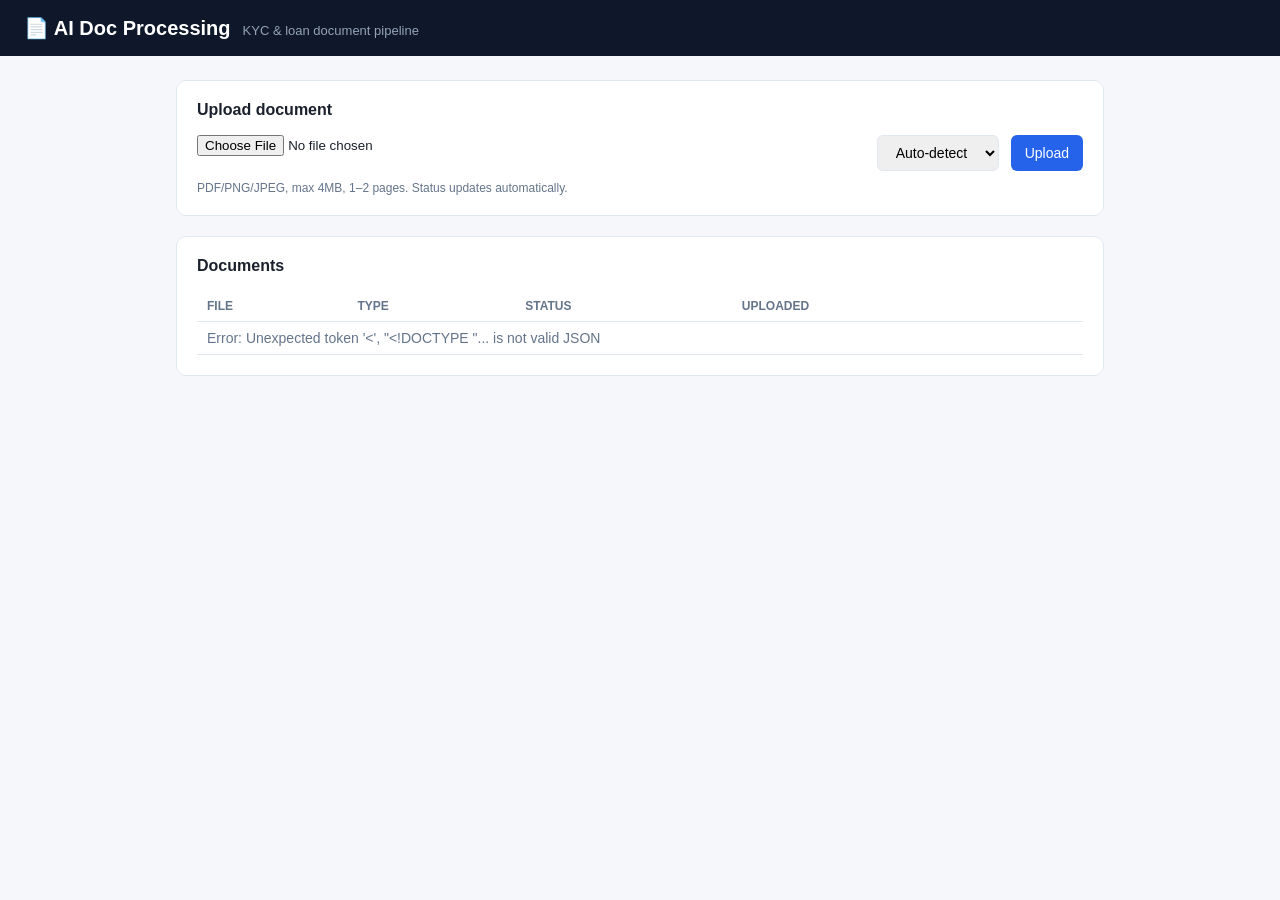
==== web/index.html @ a9ecbc09 "Initial scaffold: Terraform infra, Functions pipeline, SWA dashboard, CI/CD, docs" ====
<!DOCTYPE html>
<html lang="en">
<head>
  <meta charset="UTF-8" />
  <meta name="viewport" content="width=device-width, initial-scale=1.0" />
  <title>AI Document Processing — Dashboard</title>
  <link rel="stylesheet" href="styles.css" />
</head>
<body>
  <header class="topbar">
    <div class="brand">📄 AI Doc Processing</div>
    <span class="subtitle">KYC &amp; loan document pipeline</span>
  </header>

  <main class="container">
    <section class="card" id="upload-card">
      <h2>Upload document</h2>
      <form id="upload-form">
        <div class="row">
          <input type="file" id="file-input" accept=".pdf,.png,.jpg,.jpeg" required />
          <select id="type-select">
            <option value="">Auto-detect</option>
            <option value="KYC_ID">KYC ID</option>
            <option value="INVOICE">Invoice</option>
          </select>
          <button type="submit">Upload</button>
        </div>
        <p class="hint">PDF/PNG/JPEG, max 4MB, 1–2 pages. Status updates automatically.</p>
      </form>
      <div id="upload-status" class="status" hidden></div>
    </section>

    <section class="card">
      <h2>Documents</h2>
      <table class="doc-table">
        <thead>
          <tr>
            <th>File</th>
            <th>Type</th>
            <th>Status</th>
            <th>Uploaded</th>
            <th></th>
          </tr>
        </thead>
        <tbody id="doc-list">
          <tr><td colspan="5" class="empty">Loading…</td></tr>
        </tbody>
      </table>
    </section>

    <section class="card" id="detail-card" hidden>
      <h2>Document detail</h2>
      <div id="detail-body"></div>
    </section>
  </main>

  <script src="config.js"></script>
  <script src="app.js"></script>
</body>
</html>
---- web/styles.css ----
:root {
  --bg: #f5f7fa;
  --card: #ffffff;
  --border: #e2e8f0;
  --text: #1a202c;
  --muted: #64748b;
  --accent: #2563eb;
  --accent-hover: #1d4ed8;
}

* {
  box-sizing: border-box;
}

body {
  margin: 0;
  font-family: -apple-system, BlinkMacSystemFont, "Segoe UI", Roboto, Helvetica, Arial, sans-serif;
  background: var(--bg);
  color: var(--text);
}

.topbar {
  background: #0f172a;
  color: #fff;
  padding: 16px 24px;
  display: flex;
  align-items: baseline;
  gap: 12px;
}

.brand {
  font-size: 20px;
  font-weight: 700;
}

.subtitle {
  color: #94a3b8;
  font-size: 13px;
}

.container {
  max-width: 960px;
  margin: 24px auto;
  padding: 0 16px;
  display: flex;
  flex-direction: column;
  gap: 20px;
}

.card {
  background: var(--card);
  border: 1px solid var(--border);
  border-radius: 10px;
  padding: 20px;
}

h2 {
  margin: 0 0 16px;
  font-size: 16px;
}

h3 {
  margin: 16px 0 8px;
  font-size: 14px;
  color: var(--muted);
  text-transform: uppercase;
  letter-spacing: 0.03em;
}

.row {
  display: flex;
  gap: 12px;
  flex-wrap: wrap;
}

input[type="file"] {
  flex: 1 1 260px;
}

select,
button {
  padding: 8px 14px;
  border: 1px solid var(--border);
  border-radius: 6px;
  font-size: 14px;
}

button {
  background: var(--accent);
  color: #fff;
  border: none;
  cursor: pointer;
}

button:hover {
  background: var(--accent-hover);
}

button.link {
  background: none;
  color: var(--accent);
  padding: 0;
  text-decoration: underline;
}

.hint {
  color: var(--muted);
  font-size: 12px;
  margin: 10px 0 0;
}

.status {
  margin-top: 10px;
  font-size: 13px;
  color: var(--muted);
}

.doc-table {
  width: 100%;
  border-collapse: collapse;
  font-size: 14px;
}

.doc-table th,
.doc-table td {
  text-align: left;
  padding: 8px 10px;
  border-bottom: 1px solid var(--border);
}

.doc-table th {
  color: var(--muted);
  font-weight: 600;
  font-size: 12px;
  text-transform: uppercase;
}

.empty {
  color: var(--muted);
  text-align: center;
}

.badge {
  display: inline-block;
  padding: 2px 8px;
  border-radius: 999px;
  font-size: 12px;
  font-weight: 600;
}

.badge-gray { background: #e2e8f0; color: #475569; }
.badge-blue { background: #dbeafe; color: #1d4ed8; }
.badge-green { background: #dcfce7; color: #15803d; }
.badge-red { background: #fee2e2; color: #b91c1c; }

.detail-grid {
  display: grid;
  grid-template-columns: 140px 1fr;
  gap: 8px;
  font-size: 14px;
}

.detail-grid > div:nth-child(odd) {
  color: var(--muted);
}

ul.risk li { color: #b91c1c; }
ul.missing li { color: #b45309; }
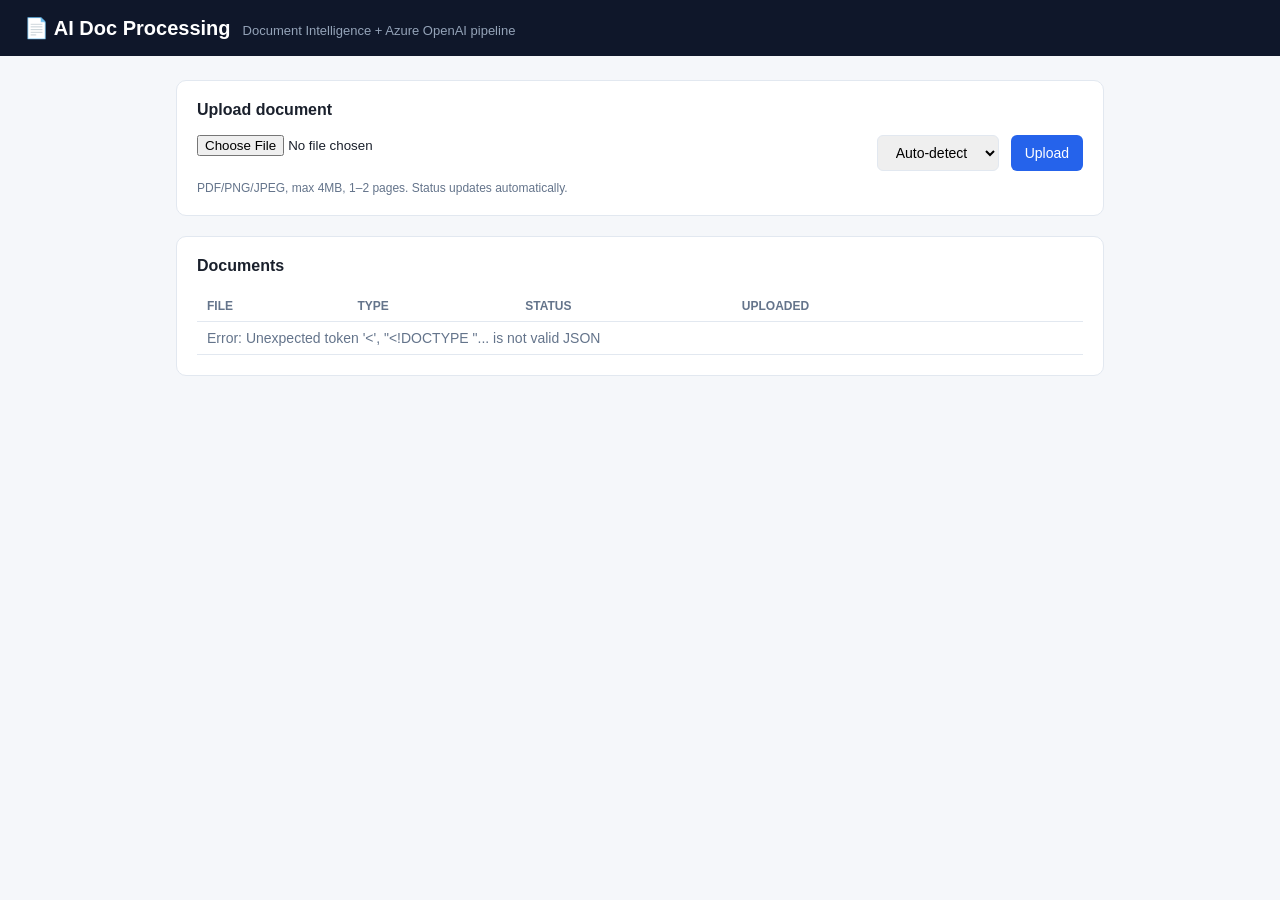
==== commit 34fd439e: "Update dashboard subtitle to reflect actual pipeline" ====
--- a/web/index.html
+++ b/web/index.html
@@ -9,7 +9,7 @@
 <body>
   <header class="topbar">
     <div class="brand">📄 AI Doc Processing</div>
-    <span class="subtitle">KYC &amp; loan document pipeline</span>
+    <span class="subtitle">Document Intelligence + Azure OpenAI pipeline</span>
   </header>
 
   <main class="container">
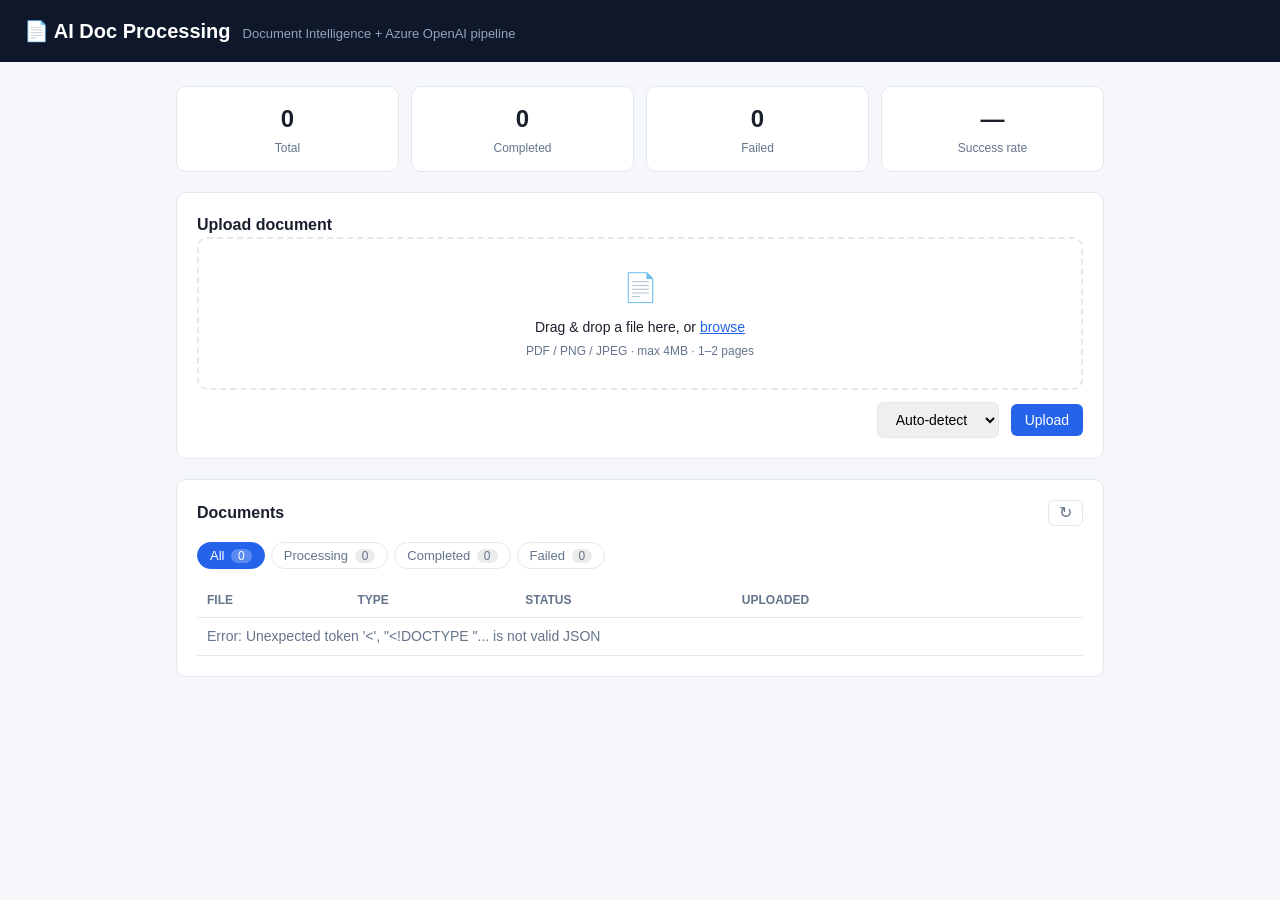
==== commit 48f81901: "Dashboard UI: drag-drop, filters, stats, confidence gauge, reprocess, error display" ====
--- a/web/index.html
+++ b/web/index.html
@@ -13,25 +13,56 @@
   </header>
 
   <main class="container">
-    <section class="card" id="upload-card">
+    <section class="stats" id="stats-bar" hidden>
+      <div class="stat">
+        <span class="stat-value" id="stat-total">0</span>
+        <span class="stat-label">Total</span>
+      </div>
+      <div class="stat">
+        <span class="stat-value" id="stat-completed">0</span>
+        <span class="stat-label">Completed</span>
+      </div>
+      <div class="stat">
+        <span class="stat-value" id="stat-failed">0</span>
+        <span class="stat-label">Failed</span>
+      </div>
+      <div class="stat">
+        <span class="stat-value" id="stat-rate">—</span>
+        <span class="stat-label">Success rate</span>
+      </div>
+    </section>
+
+    <section class="card">
       <h2>Upload document</h2>
-      <form id="upload-form">
-        <div class="row">
-          <input type="file" id="file-input" accept=".pdf,.png,.jpg,.jpeg" required />
-          <select id="type-select">
-            <option value="">Auto-detect</option>
-            <option value="KYC_ID">KYC ID</option>
-            <option value="INVOICE">Invoice</option>
-          </select>
-          <button type="submit">Upload</button>
-        </div>
-        <p class="hint">PDF/PNG/JPEG, max 4MB, 1–2 pages. Status updates automatically.</p>
-      </form>
+      <div class="dropzone" id="dropzone" tabindex="0" role="button" aria-label="Upload a file">
+        <div class="dropzone-icon">📄</div>
+        <p class="dropzone-text">Drag &amp; drop a file here, or <span class="browse">browse</span></p>
+        <p class="dropzone-hint">PDF / PNG / JPEG · max 4MB · 1–2 pages</p>
+        <input type="file" id="file-input" accept=".pdf,.png,.jpg,.jpeg" hidden />
+      </div>
+      <div class="upload-controls">
+        <span class="selected-file" id="selected-file"></span>
+        <select id="type-select" aria-label="Document type">
+          <option value="">Auto-detect</option>
+          <option value="KYC_ID">KYC ID</option>
+          <option value="INVOICE">Invoice</option>
+        </select>
+        <button type="button" id="upload-btn">Upload</button>
+      </div>
       <div id="upload-status" class="status" hidden></div>
     </section>
 
     <section class="card">
-      <h2>Documents</h2>
+      <div class="card-header">
+        <h2>Documents</h2>
+        <button id="refresh-btn" class="icon-btn" title="Refresh" aria-label="Refresh">↻</button>
+      </div>
+      <div class="filter-tabs" id="filter-tabs">
+        <button class="filter-tab active" data-filter="all">All <span class="count" id="count-all">0</span></button>
+        <button class="filter-tab" data-filter="PROCESSING">Processing <span class="count" id="count-processing">0</span></button>
+        <button class="filter-tab" data-filter="COMPLETED">Completed <span class="count" id="count-completed">0</span></button>
+        <button class="filter-tab" data-filter="FAILED">Failed <span class="count" id="count-failed">0</span></button>
+      </div>
       <table class="doc-table">
         <thead>
           <tr>
@@ -43,13 +74,16 @@
           </tr>
         </thead>
         <tbody id="doc-list">
-          <tr><td colspan="5" class="empty">Loading…</td></tr>
+          <tr><td colspan="5" class="empty"><span class="spinner"></span> Loading…</td></tr>
         </tbody>
       </table>
     </section>
 
     <section class="card" id="detail-card" hidden>
-      <h2>Document detail</h2>
+      <div class="card-header">
+        <h2>Document detail</h2>
+        <button class="link" id="close-detail">Close</button>
+      </div>
       <div id="detail-body"></div>
     </section>
   </main>
--- a/web/styles.css
+++ b/web/styles.css
@@ -6,6 +6,18 @@
   --muted: #64748b;
   --accent: #2563eb;
   --accent-hover: #1d4ed8;
+  --accent-soft: #eff6ff;
+  --green: #15803d;
+  --green-bg: #dcfce7;
+  --red: #b91c1c;
+  --red-bg: #fee2e2;
+  --amber: #b45309;
+  --amber-bg: #fef3c7;
+  --blue: #1d4ed8;
+  --blue-bg: #dbeafe;
+  --gray-bg: #e2e8f0;
+  --gray: #475569;
+  --radius: 10px;
 }
 
 * {
@@ -17,6 +29,7 @@
   font-family: -apple-system, BlinkMacSystemFont, "Segoe UI", Roboto, Helvetica, Arial, sans-serif;
   background: var(--bg);
   color: var(--text);
+  line-height: 1.5;
 }
 
 .topbar {
@@ -26,6 +39,7 @@
   display: flex;
   align-items: baseline;
   gap: 12px;
+  flex-wrap: wrap;
 }
 
 .brand {
@@ -50,31 +64,116 @@
 .card {
   background: var(--card);
   border: 1px solid var(--border);
-  border-radius: 10px;
+  border-radius: var(--radius);
   padding: 20px;
 }
 
+.card-header {
+  display: flex;
+  justify-content: space-between;
+  align-items: center;
+  margin-bottom: 16px;
+}
+
 h2 {
-  margin: 0 0 16px;
+  margin: 0;
   font-size: 16px;
 }
 
 h3 {
   margin: 16px 0 8px;
+  font-size: 12px;
+  color: var(--muted);
+  text-transform: uppercase;
+  letter-spacing: 0.05em;
+}
+
+/* --- Stats bar --- */
+.stats {
+  display: grid;
+  grid-template-columns: repeat(4, 1fr);
+  gap: 12px;
+}
+
+.stat {
+  background: var(--card);
+  border: 1px solid var(--border);
+  border-radius: var(--radius);
+  padding: 14px 16px;
+  display: flex;
+  flex-direction: column;
+  align-items: center;
+  gap: 2px;
+}
+
+.stat-value {
+  font-size: 24px;
+  font-weight: 700;
+  color: var(--text);
+}
+
+.stat-label {
+  font-size: 12px;
+  color: var(--muted);
+}
+
+/* --- Dropzone --- */
+.dropzone {
+  border: 2px dashed var(--border);
+  border-radius: var(--radius);
+  padding: 28px 16px;
+  text-align: center;
+  cursor: pointer;
+  transition: border-color 0.15s, background 0.15s;
+  outline: none;
+}
+
+.dropzone:hover,
+.dropzone:focus {
+  border-color: var(--accent);
+  background: var(--accent-soft);
+}
+
+.dropzone.dragover {
+  border-color: var(--accent);
+  background: var(--accent-soft);
+}
+
+.dropzone-icon {
+  font-size: 28px;
+}
+
+.dropzone-text {
+  margin: 8px 0 0;
   font-size: 14px;
-  color: var(--muted);
-  text-transform: uppercase;
-  letter-spacing: 0.03em;
-}
-
-.row {
+}
+
+.browse {
+  color: var(--accent);
+  text-decoration: underline;
+}
+
+.dropzone-hint {
+  margin: 4px 0 0;
+  font-size: 12px;
+  color: var(--muted);
+}
+
+.upload-controls {
   display: flex;
   gap: 12px;
+  align-items: center;
+  margin-top: 12px;
   flex-wrap: wrap;
 }
 
-input[type="file"] {
-  flex: 1 1 260px;
+.selected-file {
+  flex: 1 1 200px;
+  font-size: 13px;
+  color: var(--muted);
+  overflow: hidden;
+  text-overflow: ellipsis;
+  white-space: nowrap;
 }
 
 select,
@@ -83,6 +182,7 @@
   border: 1px solid var(--border);
   border-radius: 6px;
   font-size: 14px;
+  font-family: inherit;
 }
 
 button {
@@ -96,17 +196,32 @@
   background: var(--accent-hover);
 }
 
+button:disabled {
+  background: var(--gray-bg);
+  color: var(--gray);
+  cursor: not-allowed;
+}
+
 button.link {
   background: none;
   color: var(--accent);
   padding: 0;
   text-decoration: underline;
-}
-
-.hint {
-  color: var(--muted);
-  font-size: 12px;
-  margin: 10px 0 0;
+  border: none;
+}
+
+button.icon-btn {
+  background: none;
+  color: var(--muted);
+  border: 1px solid var(--border);
+  padding: 4px 10px;
+  font-size: 16px;
+  line-height: 1;
+}
+
+button.icon-btn:hover {
+  background: var(--gray-bg);
+  color: var(--text);
 }
 
 .status {
@@ -115,6 +230,48 @@
   color: var(--muted);
 }
 
+/* --- Filter tabs --- */
+.filter-tabs {
+  display: flex;
+  gap: 6px;
+  flex-wrap: wrap;
+  margin-bottom: 14px;
+}
+
+.filter-tab {
+  background: var(--card);
+  color: var(--muted);
+  border: 1px solid var(--border);
+  border-radius: 999px;
+  padding: 5px 12px;
+  font-size: 13px;
+}
+
+.filter-tab:hover {
+  border-color: var(--accent);
+  color: var(--accent);
+}
+
+.filter-tab.active {
+  background: var(--accent);
+  color: #fff;
+  border-color: var(--accent);
+}
+
+.count {
+  display: inline-block;
+  background: rgba(0, 0, 0, 0.08);
+  border-radius: 999px;
+  padding: 0 7px;
+  font-size: 12px;
+  margin-left: 3px;
+}
+
+.filter-tab.active .count {
+  background: rgba(255, 255, 255, 0.25);
+}
+
+/* --- Table --- */
 .doc-table {
   width: 100%;
   border-collapse: collapse;
@@ -135,34 +292,162 @@
   text-transform: uppercase;
 }
 
+.doc-table tr:hover td {
+  background: #fafbfc;
+}
+
 .empty {
   color: var(--muted);
   text-align: center;
-}
-
+  padding: 24px 0;
+}
+
+/* --- Badges --- */
 .badge {
   display: inline-block;
   padding: 2px 8px;
   border-radius: 999px;
   font-size: 12px;
   font-weight: 600;
-}
-
-.badge-gray { background: #e2e8f0; color: #475569; }
-.badge-blue { background: #dbeafe; color: #1d4ed8; }
-.badge-green { background: #dcfce7; color: #15803d; }
-.badge-red { background: #fee2e2; color: #b91c1c; }
-
+  white-space: nowrap;
+}
+
+.badge-gray { background: var(--gray-bg); color: var(--gray); }
+.badge-blue { background: var(--blue-bg); color: var(--blue); }
+.badge-green { background: var(--green-bg); color: var(--green); }
+.badge-red { background: var(--red-bg); color: var(--red); }
+
+/* --- Detail --- */
 .detail-grid {
   display: grid;
   grid-template-columns: 140px 1fr;
-  gap: 8px;
+  gap: 8px 12px;
   font-size: 14px;
+  margin-bottom: 4px;
 }
 
 .detail-grid > div:nth-child(odd) {
   color: var(--muted);
 }
 
-ul.risk li { color: #b91c1c; }
-ul.missing li { color: #b45309; }
+.error-box {
+  background: var(--red-bg);
+  color: var(--red);
+  border: 1px solid #fca5a5;
+  border-radius: 8px;
+  padding: 10px 12px;
+  font-size: 13px;
+  margin: 12px 0;
+  word-break: break-word;
+}
+
+.confidence {
+  display: flex;
+  align-items: center;
+  gap: 10px;
+}
+
+.confidence-bar {
+  flex: 1;
+  height: 8px;
+  background: var(--gray-bg);
+  border-radius: 999px;
+  overflow: hidden;
+}
+
+.confidence-fill {
+  height: 100%;
+  background: var(--accent);
+  border-radius: 999px;
+  transition: width 0.3s;
+}
+
+.confidence-value {
+  font-weight: 600;
+  font-size: 13px;
+  min-width: 42px;
+  text-align: right;
+}
+
+.pills {
+  display: flex;
+  flex-wrap: wrap;
+  gap: 6px;
+}
+
+.pill {
+  display: inline-flex;
+  align-items: center;
+  gap: 5px;
+  padding: 4px 10px;
+  border-radius: 999px;
+  font-size: 13px;
+}
+
+.pill.risk {
+  background: var(--red-bg);
+  color: var(--red);
+}
+
+.pill.missing {
+  background: var(--amber-bg);
+  color: var(--amber);
+}
+
+.kv-list {
+  list-style: none;
+  margin: 0;
+  padding: 0;
+  display: flex;
+  flex-direction: column;
+  gap: 6px;
+}
+
+.kv-list li {
+  display: flex;
+  gap: 10px;
+  font-size: 14px;
+}
+
+.kv-list .k {
+  color: var(--muted);
+  min-width: 160px;
+  font-weight: 600;
+}
+
+.muted-note {
+  color: var(--muted);
+  font-size: 13px;
+}
+
+/* --- Spinner --- */
+.spinner {
+  display: inline-block;
+  width: 14px;
+  height: 14px;
+  border: 2px solid var(--border);
+  border-top-color: var(--accent);
+  border-radius: 50%;
+  animation: spin 0.7s linear infinite;
+  vertical-align: -2px;
+  margin-right: 6px;
+}
+
+@keyframes spin {
+  to { transform: rotate(360deg); }
+}
+
+/* --- Responsive --- */
+@media (max-width: 640px) {
+  .stats {
+    grid-template-columns: repeat(2, 1fr);
+  }
+
+  .detail-grid {
+    grid-template-columns: 110px 1fr;
+  }
+
+  .kv-list .k {
+    min-width: 120px;
+  }
+}
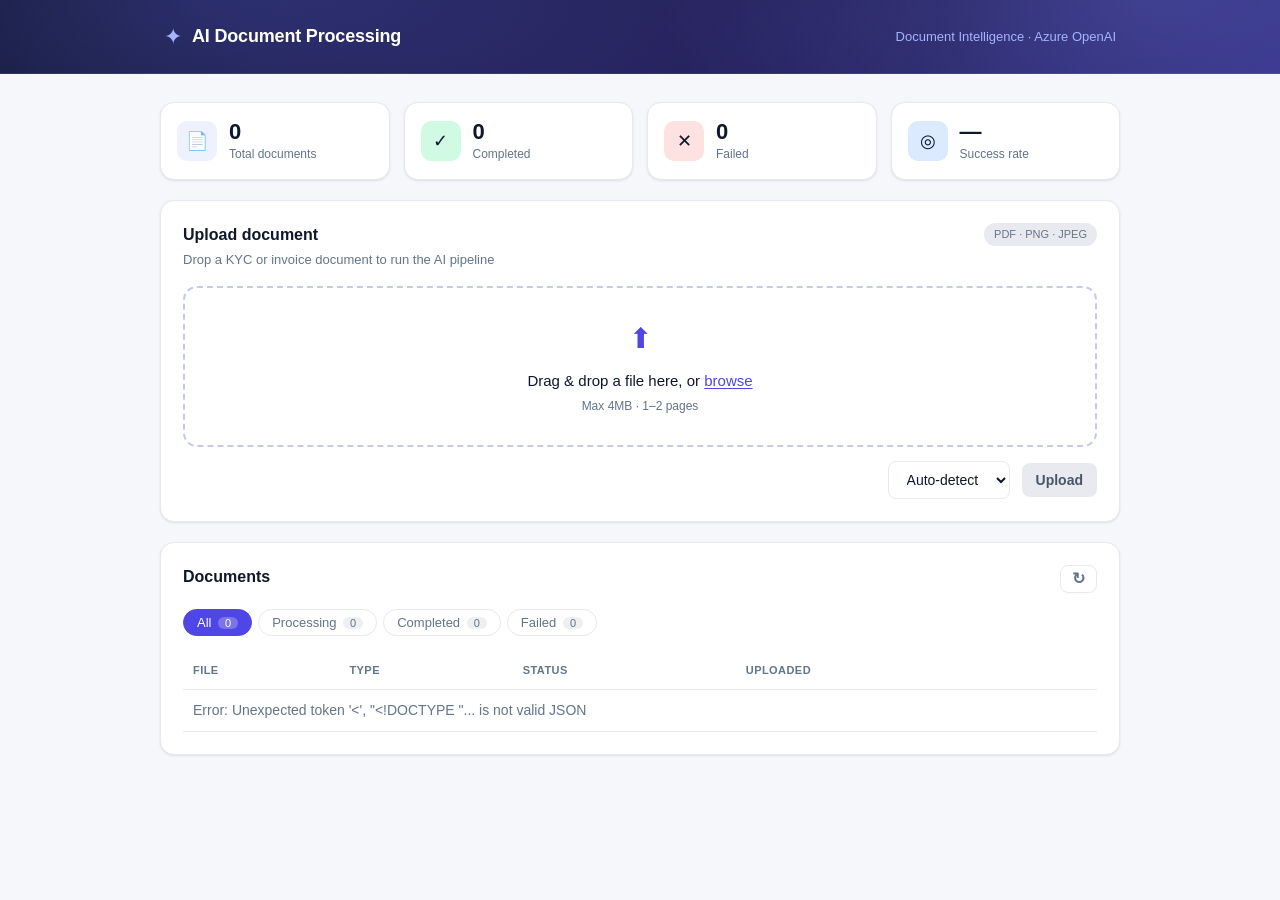
==== commit b4fca421: "World-class UI redesign + AI processing pipeline stepper visualization" ====
--- a/web/index.html
+++ b/web/index.html
@@ -3,41 +3,64 @@
 <head>
   <meta charset="UTF-8" />
   <meta name="viewport" content="width=device-width, initial-scale=1.0" />
-  <title>AI Document Processing — Dashboard</title>
+  <title>AI Document Processing</title>
   <link rel="stylesheet" href="styles.css" />
 </head>
 <body>
   <header class="topbar">
-    <div class="brand">📄 AI Doc Processing</div>
-    <span class="subtitle">Document Intelligence + Azure OpenAI pipeline</span>
+    <div class="topbar-inner">
+      <div class="brand">
+        <span class="brand-mark">✦</span>
+        <span class="brand-text">AI Document Processing</span>
+      </div>
+      <span class="subtitle">Document Intelligence · Azure OpenAI</span>
+    </div>
   </header>
 
   <main class="container">
     <section class="stats" id="stats-bar" hidden>
       <div class="stat">
-        <span class="stat-value" id="stat-total">0</span>
-        <span class="stat-label">Total</span>
+        <span class="stat-icon">📄</span>
+        <div class="stat-body">
+          <span class="stat-value" id="stat-total">0</span>
+          <span class="stat-label">Total documents</span>
+        </div>
       </div>
       <div class="stat">
-        <span class="stat-value" id="stat-completed">0</span>
-        <span class="stat-label">Completed</span>
+        <span class="stat-icon stat-ok">✓</span>
+        <div class="stat-body">
+          <span class="stat-value" id="stat-completed">0</span>
+          <span class="stat-label">Completed</span>
+        </div>
       </div>
       <div class="stat">
-        <span class="stat-value" id="stat-failed">0</span>
-        <span class="stat-label">Failed</span>
+        <span class="stat-icon stat-err">✕</span>
+        <div class="stat-body">
+          <span class="stat-value" id="stat-failed">0</span>
+          <span class="stat-label">Failed</span>
+        </div>
       </div>
       <div class="stat">
-        <span class="stat-value" id="stat-rate">—</span>
-        <span class="stat-label">Success rate</span>
+        <span class="stat-icon stat-rate">◎</span>
+        <div class="stat-body">
+          <span class="stat-value" id="stat-rate">—</span>
+          <span class="stat-label">Success rate</span>
+        </div>
       </div>
     </section>
 
     <section class="card">
-      <h2>Upload document</h2>
+      <div class="card-heading">
+        <div>
+          <h2>Upload document</h2>
+          <p class="card-sub">Drop a KYC or invoice document to run the AI pipeline</p>
+        </div>
+        <span class="card-tag">PDF · PNG · JPEG</span>
+      </div>
       <div class="dropzone" id="dropzone" tabindex="0" role="button" aria-label="Upload a file">
-        <div class="dropzone-icon">📄</div>
+        <div class="dropzone-icon">⬆</div>
         <p class="dropzone-text">Drag &amp; drop a file here, or <span class="browse">browse</span></p>
-        <p class="dropzone-hint">PDF / PNG / JPEG · max 4MB · 1–2 pages</p>
+        <p class="dropzone-hint">Max 4MB · 1–2 pages</p>
         <input type="file" id="file-input" accept=".pdf,.png,.jpg,.jpeg" hidden />
       </div>
       <div class="upload-controls">
@@ -47,13 +70,13 @@
           <option value="KYC_ID">KYC ID</option>
           <option value="INVOICE">Invoice</option>
         </select>
-        <button type="button" id="upload-btn">Upload</button>
+        <button type="button" id="upload-btn" disabled>Upload</button>
       </div>
       <div id="upload-status" class="status" hidden></div>
     </section>
 
     <section class="card">
-      <div class="card-header">
+      <div class="card-heading">
         <h2>Documents</h2>
         <button id="refresh-btn" class="icon-btn" title="Refresh" aria-label="Refresh">↻</button>
       </div>
@@ -80,7 +103,7 @@
     </section>
 
     <section class="card" id="detail-card" hidden>
-      <div class="card-header">
+      <div class="card-heading">
         <h2>Document detail</h2>
         <button class="link" id="close-detail">Close</button>
       </div>
--- a/web/styles.css
+++ b/web/styles.css
@@ -1,23 +1,25 @@
 :root {
-  --bg: #f5f7fa;
-  --card: #ffffff;
-  --border: #e2e8f0;
-  --text: #1a202c;
+  --bg: #f6f7fb;
+  --surface: #ffffff;
+  --border: #e6e9f0;
+  --text: #0f172a;
   --muted: #64748b;
-  --accent: #2563eb;
-  --accent-hover: #1d4ed8;
-  --accent-soft: #eff6ff;
-  --green: #15803d;
-  --green-bg: #dcfce7;
-  --red: #b91c1c;
+  --primary: #4f46e5;
+  --primary-hover: #4338ca;
+  --primary-soft: #eef2ff;
+  --green: #059669;
+  --green-bg: #d1fae5;
+  --red: #dc2626;
   --red-bg: #fee2e2;
-  --amber: #b45309;
+  --amber: #d97706;
   --amber-bg: #fef3c7;
-  --blue: #1d4ed8;
+  --blue: #2563eb;
   --blue-bg: #dbeafe;
-  --gray-bg: #e2e8f0;
+  --gray-bg: #e8eaf0;
   --gray: #475569;
-  --radius: 10px;
+  --radius: 14px;
+  --shadow-sm: 0 1px 2px rgba(15, 23, 42, 0.04), 0 1px 3px rgba(15, 23, 42, 0.06);
+  --shadow-md: 0 4px 12px -2px rgba(15, 23, 42, 0.08), 0 2px 6px -2px rgba(15, 23, 42, 0.05);
 }
 
 * {
@@ -26,90 +28,156 @@
 
 body {
   margin: 0;
-  font-family: -apple-system, BlinkMacSystemFont, "Segoe UI", Roboto, Helvetica, Arial, sans-serif;
+  font-family: -apple-system, BlinkMacSystemFont, "Segoe UI", Roboto, "Inter", Helvetica, Arial, sans-serif;
   background: var(--bg);
   color: var(--text);
   line-height: 1.5;
-}
-
+  -webkit-font-smoothing: antialiased;
+}
+
+/* --- Header --- */
 .topbar {
-  background: #0f172a;
+  background:
+    radial-gradient(1200px 500px at 20% -20%, rgba(99, 102, 241, 0.35), transparent 60%),
+    radial-gradient(900px 400px at 90% -10%, rgba(129, 140, 248, 0.25), transparent 55%),
+    linear-gradient(135deg, #0b1120 0%, #1e1b4b 55%, #312e81 100%);
   color: #fff;
-  padding: 16px 24px;
-  display: flex;
-  align-items: baseline;
-  gap: 12px;
+  border-bottom: 1px solid rgba(255, 255, 255, 0.08);
+}
+
+.topbar-inner {
+  max-width: 1000px;
+  margin: 0 auto;
+  padding: 20px 24px;
+  display: flex;
+  align-items: center;
+  justify-content: space-between;
+  gap: 16px;
   flex-wrap: wrap;
 }
 
 .brand {
-  font-size: 20px;
+  display: flex;
+  align-items: center;
+  gap: 10px;
+}
+
+.brand-mark {
+  font-size: 22px;
+  color: #a5b4fc;
+  animation: twinkle 3s ease-in-out infinite;
+}
+
+.brand-text {
+  font-size: 18px;
   font-weight: 700;
+  letter-spacing: -0.01em;
 }
 
 .subtitle {
-  color: #94a3b8;
-  font-size: 13px;
-}
-
+  color: #a5b4fc;
+  font-size: 13px;
+}
+
+/* --- Layout --- */
 .container {
-  max-width: 960px;
-  margin: 24px auto;
-  padding: 0 16px;
+  max-width: 1000px;
+  margin: 28px auto;
+  padding: 0 20px;
   display: flex;
   flex-direction: column;
   gap: 20px;
 }
 
 .card {
-  background: var(--card);
+  background: var(--surface);
   border: 1px solid var(--border);
   border-radius: var(--radius);
-  padding: 20px;
-}
-
-.card-header {
+  padding: 22px;
+  box-shadow: var(--shadow-sm);
+}
+
+.card-heading {
   display: flex;
   justify-content: space-between;
-  align-items: center;
+  align-items: flex-start;
   margin-bottom: 16px;
-}
-
-h2 {
+  gap: 12px;
+}
+
+.card-heading h2 {
   margin: 0;
   font-size: 16px;
+  font-weight: 700;
+}
+
+.card-sub {
+  margin: 3px 0 0;
+  font-size: 13px;
+  color: var(--muted);
+}
+
+.card-tag {
+  font-size: 11px;
+  color: var(--muted);
+  background: var(--gray-bg);
+  padding: 3px 10px;
+  border-radius: 999px;
+  white-space: nowrap;
 }
 
 h3 {
-  margin: 16px 0 8px;
-  font-size: 12px;
+  margin: 18px 0 8px;
+  font-size: 11px;
   color: var(--muted);
   text-transform: uppercase;
-  letter-spacing: 0.05em;
-}
-
-/* --- Stats bar --- */
+  letter-spacing: 0.06em;
+  font-weight: 600;
+}
+
+/* --- Stats --- */
 .stats {
   display: grid;
   grid-template-columns: repeat(4, 1fr);
-  gap: 12px;
+  gap: 14px;
 }
 
 .stat {
-  background: var(--card);
+  background: var(--surface);
   border: 1px solid var(--border);
   border-radius: var(--radius);
-  padding: 14px 16px;
+  padding: 16px;
+  display: flex;
+  align-items: center;
+  gap: 12px;
+  box-shadow: var(--shadow-sm);
+}
+
+.stat-icon {
+  width: 40px;
+  height: 40px;
+  border-radius: 10px;
+  display: flex;
+  align-items: center;
+  justify-content: center;
+  font-size: 18px;
+  background: var(--primary-soft);
+  flex-shrink: 0;
+}
+
+.stat-icon.stat-ok { background: var(--green-bg); }
+.stat-icon.stat-err { background: var(--red-bg); }
+.stat-icon.stat-rate { background: var(--blue-bg); }
+
+.stat-body {
   display: flex;
   flex-direction: column;
-  align-items: center;
-  gap: 2px;
 }
 
 .stat-value {
-  font-size: 24px;
+  font-size: 22px;
   font-weight: 700;
-  color: var(--text);
+  line-height: 1.2;
 }
 
 .stat-label {
@@ -119,42 +187,46 @@
 
 /* --- Dropzone --- */
 .dropzone {
-  border: 2px dashed var(--border);
+  border: 2px dashed #c7cde1;
   border-radius: var(--radius);
-  padding: 28px 16px;
+  padding: 30px 16px;
   text-align: center;
   cursor: pointer;
-  transition: border-color 0.15s, background 0.15s;
+  transition: border-color 0.18s, background 0.18s, box-shadow 0.18s;
   outline: none;
 }
 
 .dropzone:hover,
 .dropzone:focus {
-  border-color: var(--accent);
-  background: var(--accent-soft);
+  border-color: var(--primary);
+  background: var(--primary-soft);
 }
 
 .dropzone.dragover {
-  border-color: var(--accent);
-  background: var(--accent-soft);
+  border-color: var(--primary);
+  background: var(--primary-soft);
+  box-shadow: inset 0 0 0 1px var(--primary);
 }
 
 .dropzone-icon {
   font-size: 28px;
+  color: var(--primary);
 }
 
 .dropzone-text {
-  margin: 8px 0 0;
-  font-size: 14px;
+  margin: 10px 0 0;
+  font-size: 15px;
+  font-weight: 500;
 }
 
 .browse {
-  color: var(--accent);
+  color: var(--primary);
   text-decoration: underline;
+  text-underline-offset: 2px;
 }
 
 .dropzone-hint {
-  margin: 4px 0 0;
+  margin: 5px 0 0;
   font-size: 12px;
   color: var(--muted);
 }
@@ -163,7 +235,7 @@
   display: flex;
   gap: 12px;
   align-items: center;
-  margin-top: 12px;
+  margin-top: 14px;
   flex-wrap: wrap;
 }
 
@@ -178,22 +250,30 @@
 
 select,
 button {
-  padding: 8px 14px;
+  padding: 9px 14px;
   border: 1px solid var(--border);
-  border-radius: 6px;
+  border-radius: 8px;
   font-size: 14px;
   font-family: inherit;
+  background: var(--surface);
+  color: var(--text);
 }
 
 button {
-  background: var(--accent);
+  background: var(--primary);
   color: #fff;
   border: none;
   cursor: pointer;
+  font-weight: 600;
+  transition: background 0.15s, transform 0.05s;
 }
 
 button:hover {
-  background: var(--accent-hover);
+  background: var(--primary-hover);
+}
+
+button:active {
+  transform: translateY(1px);
 }
 
 button:disabled {
@@ -204,17 +284,18 @@
 
 button.link {
   background: none;
-  color: var(--accent);
+  color: var(--primary);
   padding: 0;
   text-decoration: underline;
-  border: none;
+  text-underline-offset: 2px;
+  font-weight: 500;
 }
 
 button.icon-btn {
   background: none;
   color: var(--muted);
   border: 1px solid var(--border);
-  padding: 4px 10px;
+  padding: 5px 11px;
   font-size: 16px;
   line-height: 1;
 }
@@ -225,7 +306,7 @@
 }
 
 .status {
-  margin-top: 10px;
+  margin-top: 12px;
   font-size: 13px;
   color: var(--muted);
 }
@@ -235,35 +316,36 @@
   display: flex;
   gap: 6px;
   flex-wrap: wrap;
-  margin-bottom: 14px;
+  margin-bottom: 16px;
 }
 
 .filter-tab {
-  background: var(--card);
+  background: var(--surface);
   color: var(--muted);
   border: 1px solid var(--border);
   border-radius: 999px;
-  padding: 5px 12px;
-  font-size: 13px;
+  padding: 5px 13px;
+  font-size: 13px;
+  font-weight: 500;
 }
 
 .filter-tab:hover {
-  border-color: var(--accent);
-  color: var(--accent);
+  border-color: var(--primary);
+  color: var(--primary);
 }
 
 .filter-tab.active {
-  background: var(--accent);
+  background: var(--primary);
   color: #fff;
-  border-color: var(--accent);
+  border-color: var(--primary);
 }
 
 .count {
   display: inline-block;
-  background: rgba(0, 0, 0, 0.08);
+  background: rgba(15, 23, 42, 0.07);
   border-radius: 999px;
   padding: 0 7px;
-  font-size: 12px;
+  font-size: 11px;
   margin-left: 3px;
 }
 
@@ -281,31 +363,33 @@
 .doc-table th,
 .doc-table td {
   text-align: left;
-  padding: 8px 10px;
+  padding: 10px;
   border-bottom: 1px solid var(--border);
+  vertical-align: top;
 }
 
 .doc-table th {
   color: var(--muted);
   font-weight: 600;
-  font-size: 12px;
+  font-size: 11px;
   text-transform: uppercase;
-}
-
-.doc-table tr:hover td {
-  background: #fafbfc;
+  letter-spacing: 0.04em;
+}
+
+.doc-table tbody tr:hover {
+  background: #fafbfe;
 }
 
 .empty {
   color: var(--muted);
   text-align: center;
-  padding: 24px 0;
+  padding: 26px 0;
 }
 
 /* --- Badges --- */
 .badge {
   display: inline-block;
-  padding: 2px 8px;
+  padding: 3px 9px;
   border-radius: 999px;
   font-size: 12px;
   font-weight: 600;
@@ -317,13 +401,94 @@
 .badge-green { background: var(--green-bg); color: var(--green); }
 .badge-red { background: var(--red-bg); color: var(--red); }
 
+/* --- AI Pipeline stepper --- */
+.pipeline {
+  display: flex;
+  align-items: flex-start;
+  gap: 2px;
+  padding: 4px 0;
+}
+
+.pipe-step {
+  display: flex;
+  flex-direction: column;
+  align-items: center;
+  gap: 5px;
+  min-width: 48px;
+}
+
+.pipe-dot {
+  width: 26px;
+  height: 26px;
+  border-radius: 50%;
+  display: flex;
+  align-items: center;
+  justify-content: center;
+  font-size: 12px;
+  background: var(--gray-bg);
+  color: var(--muted);
+  transition: all 0.3s;
+}
+
+.pipe-label {
+  font-size: 10px;
+  color: var(--muted);
+  text-transform: uppercase;
+  letter-spacing: 0.04em;
+  font-weight: 600;
+  white-space: nowrap;
+}
+
+.pipe-step.done .pipe-dot {
+  background: var(--green-bg);
+  color: var(--green);
+}
+
+.pipe-step.done .pipe-label {
+  color: var(--green);
+}
+
+.pipe-step.active .pipe-dot {
+  background: var(--primary);
+  color: #fff;
+  animation: pulse 1.5s ease-in-out infinite;
+  box-shadow: 0 0 0 5px var(--primary-soft);
+}
+
+.pipe-step.active .pipe-label {
+  color: var(--primary);
+}
+
+.pipe-step.active.is-ai .pipe-dot {
+  background: linear-gradient(135deg, #6366f1, #a855f7);
+  animation: aiGlow 1.5s ease-in-out infinite;
+}
+
+.pipe-step.failed .pipe-dot {
+  background: var(--red-bg);
+  color: var(--red);
+}
+
+.pipe-line {
+  flex: 1;
+  height: 2px;
+  background: var(--border);
+  margin-top: 12px;
+  min-width: 8px;
+  border-radius: 2px;
+  transition: background 0.3s;
+}
+
+.pipe-line.done {
+  background: var(--green);
+}
+
 /* --- Detail --- */
 .detail-grid {
   display: grid;
-  grid-template-columns: 140px 1fr;
-  gap: 8px 12px;
+  grid-template-columns: 130px 1fr;
+  gap: 9px 14px;
   font-size: 14px;
-  margin-bottom: 4px;
 }
 
 .detail-grid > div:nth-child(odd) {
@@ -334,10 +499,10 @@
   background: var(--red-bg);
   color: var(--red);
   border: 1px solid #fca5a5;
-  border-radius: 8px;
-  padding: 10px 12px;
-  font-size: 13px;
-  margin: 12px 0;
+  border-radius: 10px;
+  padding: 12px 14px;
+  font-size: 13px;
+  margin: 14px 0;
   word-break: break-word;
 }
 
@@ -345,6 +510,7 @@
   display: flex;
   align-items: center;
   gap: 10px;
+  max-width: 360px;
 }
 
 .confidence-bar {
@@ -357,13 +523,16 @@
 
 .confidence-fill {
   height: 100%;
-  background: var(--accent);
   border-radius: 999px;
-  transition: width 0.3s;
-}
+  transition: width 0.4s ease;
+}
+
+.confidence-fill.high { background: var(--green); }
+.confidence-fill.mid { background: var(--amber); }
+.confidence-fill.low { background: var(--red); }
 
 .confidence-value {
-  font-weight: 600;
+  font-weight: 700;
   font-size: 13px;
   min-width: 42px;
   text-align: right;
@@ -372,47 +541,45 @@
 .pills {
   display: flex;
   flex-wrap: wrap;
-  gap: 6px;
+  gap: 7px;
 }
 
 .pill {
   display: inline-flex;
   align-items: center;
-  gap: 5px;
-  padding: 4px 10px;
+  gap: 6px;
+  padding: 5px 12px;
   border-radius: 999px;
   font-size: 13px;
-}
-
-.pill.risk {
-  background: var(--red-bg);
-  color: var(--red);
-}
-
-.pill.missing {
-  background: var(--amber-bg);
-  color: var(--amber);
-}
+  font-weight: 500;
+}
+
+.pill.risk { background: var(--red-bg); color: var(--red); }
+.pill.missing { background: var(--amber-bg); color: var(--amber); }
 
 .kv-list {
   list-style: none;
   margin: 0;
-  padding: 0;
+  padding: 12px 14px;
+  background: #fafbfe;
+  border: 1px solid var(--border);
+  border-radius: 10px;
   display: flex;
   flex-direction: column;
-  gap: 6px;
+  gap: 8px;
 }
 
 .kv-list li {
   display: flex;
-  gap: 10px;
+  gap: 12px;
   font-size: 14px;
 }
 
 .kv-list .k {
   color: var(--muted);
-  min-width: 160px;
+  min-width: 170px;
   font-weight: 600;
+  font-size: 13px;
 }
 
 .muted-note {
@@ -420,34 +587,48 @@
   font-size: 13px;
 }
 
-/* --- Spinner --- */
+/* --- Spinner / shimmer --- */
 .spinner {
   display: inline-block;
-  width: 14px;
-  height: 14px;
+  width: 15px;
+  height: 15px;
   border: 2px solid var(--border);
-  border-top-color: var(--accent);
+  border-top-color: var(--primary);
   border-radius: 50%;
   animation: spin 0.7s linear infinite;
   vertical-align: -2px;
   margin-right: 6px;
 }
 
-@keyframes spin {
-  to { transform: rotate(360deg); }
+@keyframes spin { to { transform: rotate(360deg); } }
+
+@keyframes pulse {
+  0%, 100% { transform: scale(1); opacity: 1; }
+  50% { transform: scale(1.12); opacity: 0.85; }
+}
+
+@keyframes aiGlow {
+  0%, 100% { box-shadow: 0 0 0 4px rgba(168, 85, 247, 0.18); }
+  50% { box-shadow: 0 0 0 8px rgba(168, 85, 247, 0.06); }
+}
+
+@keyframes twinkle {
+  0%, 100% { opacity: 1; }
+  50% { opacity: 0.5; }
 }
 
 /* --- Responsive --- */
-@media (max-width: 640px) {
+@media (max-width: 700px) {
   .stats {
     grid-template-columns: repeat(2, 1fr);
   }
-
   .detail-grid {
     grid-template-columns: 110px 1fr;
   }
-
   .kv-list .k {
     min-width: 120px;
   }
-}
+  .pipe-step {
+    min-width: 40px;
+  }
+}
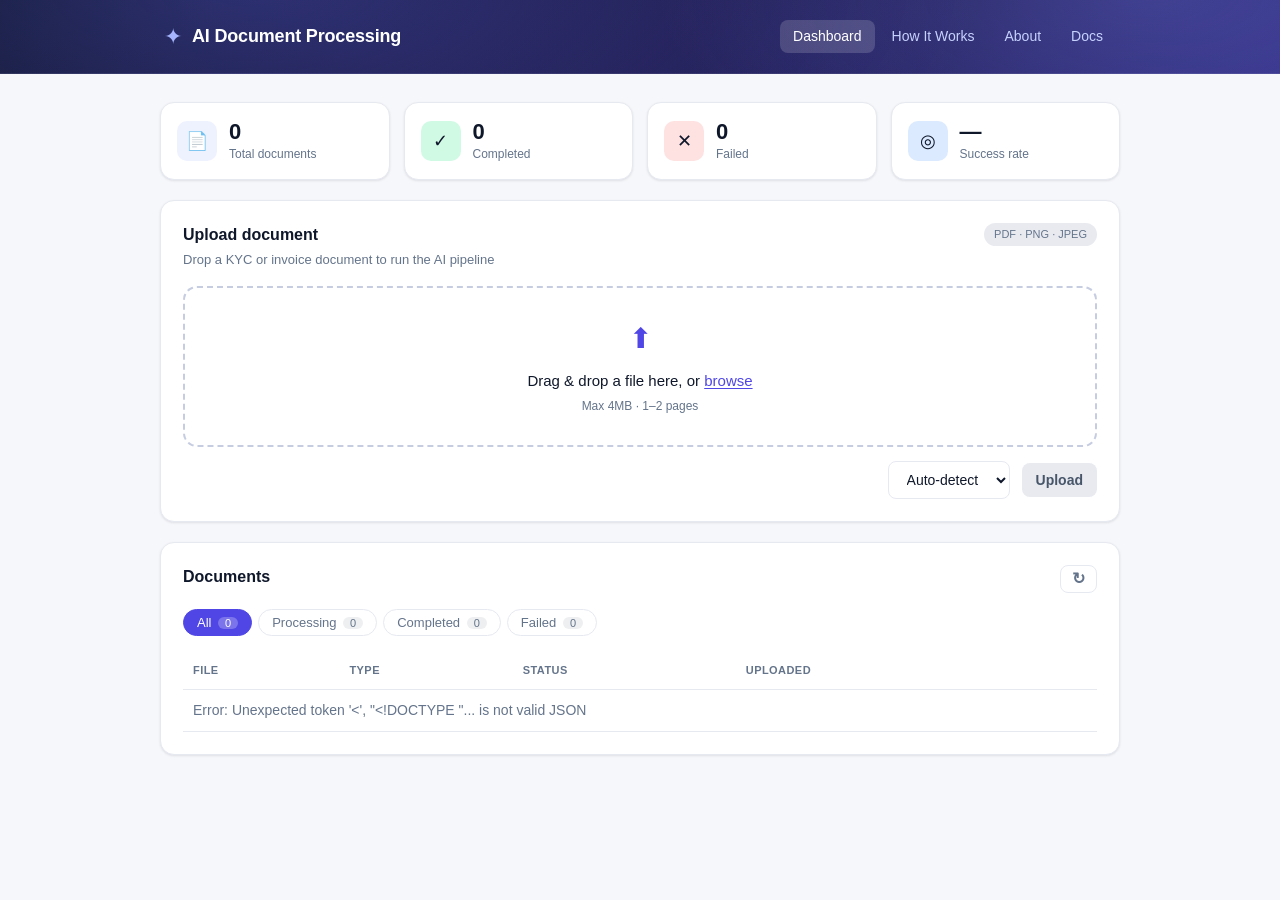
==== commit 2572b3f4: "Add About, How It Works, Project Docs pages + navigation (AI-emphasized)" ====
--- a/web/index.html
+++ b/web/index.html
@@ -9,11 +9,16 @@
 <body>
   <header class="topbar">
     <div class="topbar-inner">
-      <div class="brand">
+      <a class="brand" href="index.html">
         <span class="brand-mark">✦</span>
         <span class="brand-text">AI Document Processing</span>
-      </div>
-      <span class="subtitle">Document Intelligence · Azure OpenAI</span>
+      </a>
+      <nav class="nav">
+        <a href="index.html" class="nav-link active">Dashboard</a>
+        <a href="how-it-works.html" class="nav-link">How It Works</a>
+        <a href="about.html" class="nav-link">About</a>
+        <a href="docs.html" class="nav-link">Docs</a>
+      </nav>
     </div>
   </header>
 
--- a/web/styles.css
+++ b/web/styles.css
@@ -632,3 +632,241 @@
     min-width: 40px;
   }
 }
+
+/* --- Navigation --- */
+.nav {
+  display: flex;
+  gap: 4px;
+  align-items: center;
+  flex-wrap: wrap;
+}
+
+.nav-link {
+  color: #c7d2fe;
+  text-decoration: none;
+  font-size: 14px;
+  font-weight: 500;
+  padding: 6px 13px;
+  border-radius: 8px;
+  transition: background 0.15s, color 0.15s;
+}
+
+.nav-link:hover {
+  background: rgba(255, 255, 255, 0.1);
+  color: #fff;
+}
+
+.nav-link.active {
+  background: rgba(255, 255, 255, 0.16);
+  color: #fff;
+}
+
+.brand {
+  color: #fff;
+  text-decoration: none;
+  display: flex;
+  align-items: center;
+  gap: 10px;
+}
+
+/* --- Content pages (About / How It Works / Docs) --- */
+.page {
+  max-width: 900px;
+  margin: 28px auto;
+  padding: 0 20px;
+  display: flex;
+  flex-direction: column;
+  gap: 20px;
+}
+
+.page-hero {
+  background: var(--surface);
+  border: 1px solid var(--border);
+  border-radius: var(--radius);
+  padding: 30px;
+  box-shadow: var(--shadow-sm);
+}
+
+.page-hero h1 {
+  margin: 0 0 10px;
+  font-size: 28px;
+  letter-spacing: -0.02em;
+  line-height: 1.25;
+}
+
+.page-hero p {
+  margin: 0;
+  color: var(--muted);
+  font-size: 15px;
+  max-width: 680px;
+  line-height: 1.6;
+}
+
+.ai-tag {
+  display: inline-flex;
+  align-items: center;
+  gap: 6px;
+  background: linear-gradient(135deg, #eef2ff, #f5f3ff);
+  color: #4f46e5;
+  border: 1px solid #e0e7ff;
+  font-size: 12px;
+  font-weight: 600;
+  padding: 4px 12px;
+  border-radius: 999px;
+  margin-bottom: 12px;
+}
+
+.section-title {
+  margin: 0 0 14px;
+  font-size: 18px;
+  font-weight: 700;
+}
+
+.prose {
+  font-size: 15px;
+  line-height: 1.7;
+}
+
+.prose p {
+  margin: 0 0 12px;
+}
+
+.prose strong {
+  color: var(--text);
+}
+
+/* --- Pipeline stages --- */
+.stage {
+  display: flex;
+  gap: 16px;
+  background: var(--surface);
+  border: 1px solid var(--border);
+  border-left: 3px solid var(--primary);
+  border-radius: var(--radius);
+  padding: 20px;
+  margin-bottom: 12px;
+  box-shadow: var(--shadow-sm);
+}
+
+.stage.ai-stage {
+  border-left-color: #a855f7;
+  background: linear-gradient(180deg, #ffffff, #faf5ff);
+}
+
+.stage-num {
+  width: 36px;
+  height: 36px;
+  border-radius: 50%;
+  background: var(--primary);
+  color: #fff;
+  display: flex;
+  align-items: center;
+  justify-content: center;
+  font-weight: 700;
+  font-size: 15px;
+  flex-shrink: 0;
+  margin-top: 2px;
+}
+
+.ai-stage .stage-num {
+  background: linear-gradient(135deg, #6366f1, #a855f7);
+}
+
+.stage h3 {
+  margin: 0 0 8px;
+  font-size: 16px;
+  color: var(--text);
+  text-transform: none;
+  letter-spacing: 0;
+}
+
+.stage p {
+  margin: 0 0 6px;
+  font-size: 14px;
+  color: var(--muted);
+  line-height: 1.65;
+}
+
+.stage code {
+  background: var(--gray-bg);
+  padding: 1px 6px;
+  border-radius: 4px;
+  font-size: 12.5px;
+  font-family: "SF Mono", ui-monospace, Menlo, Consolas, monospace;
+  color: var(--text);
+}
+
+.stage ul {
+  margin: 6px 0 0;
+  padding-left: 18px;
+}
+
+.stage li {
+  font-size: 14px;
+  color: var(--muted);
+  margin-bottom: 4px;
+}
+
+/* --- Tech grid --- */
+.tech-grid {
+  display: grid;
+  grid-template-columns: repeat(auto-fill, minmax(210px, 1fr));
+  gap: 12px;
+}
+
+.tech-card {
+  background: var(--surface);
+  border: 1px solid var(--border);
+  border-radius: var(--radius);
+  padding: 16px;
+}
+
+.tech-card h4 {
+  margin: 0 0 6px;
+  font-size: 15px;
+}
+
+.tech-card p {
+  margin: 0;
+  font-size: 13px;
+  color: var(--muted);
+  line-height: 1.55;
+}
+
+/* --- Docs links --- */
+.doc-link {
+  display: block;
+  padding: 15px 18px;
+  border: 1px solid var(--border);
+  border-radius: var(--radius);
+  margin-bottom: 10px;
+  text-decoration: none;
+  color: var(--text);
+  background: var(--surface);
+  transition: border-color 0.15s, box-shadow 0.15s;
+}
+
+.doc-link:hover {
+  border-color: var(--primary);
+  box-shadow: var(--shadow-sm);
+}
+
+.doc-link .doc-name {
+  font-weight: 600;
+  font-size: 15px;
+  display: flex;
+  align-items: center;
+  justify-content: space-between;
+}
+
+.doc-link .doc-desc {
+  font-size: 13px;
+  color: var(--muted);
+  margin-top: 3px;
+}
+
+.doc-link .arrow {
+  color: var(--primary);
+  font-size: 18px;
+  flex-shrink: 0;
+}
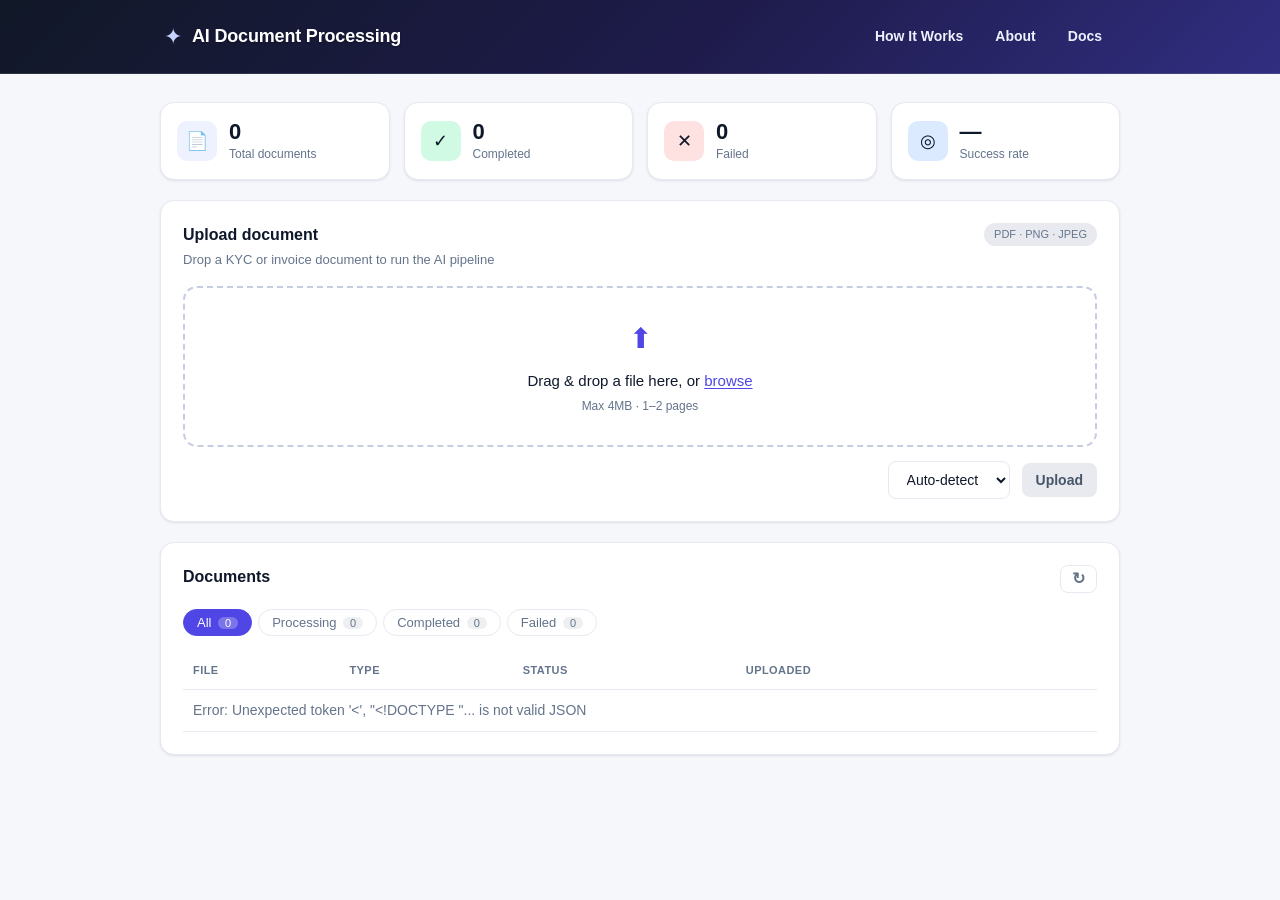
==== commit 26a375bd: "Remove Dashboard nav link (brand click returns home)" ====
--- a/web/index.html
+++ b/web/index.html
@@ -14,7 +14,6 @@
         <span class="brand-text">AI Document Processing</span>
       </a>
       <nav class="nav">
-        <a href="index.html" class="nav-link active">Dashboard</a>
         <a href="how-it-works.html" class="nav-link">How It Works</a>
         <a href="about.html" class="nav-link">About</a>
         <a href="docs.html" class="nav-link">Docs</a>
--- a/web/styles.css
+++ b/web/styles.css
@@ -37,12 +37,9 @@
 
 /* --- Header --- */
 .topbar {
-  background:
-    radial-gradient(1200px 500px at 20% -20%, rgba(99, 102, 241, 0.35), transparent 60%),
-    radial-gradient(900px 400px at 90% -10%, rgba(129, 140, 248, 0.25), transparent 55%),
-    linear-gradient(135deg, #0b1120 0%, #1e1b4b 55%, #312e81 100%);
+  background: linear-gradient(135deg, #111827 0%, #1e1b4b 55%, #312e81 100%);
   color: #fff;
-  border-bottom: 1px solid rgba(255, 255, 255, 0.08);
+  border-bottom: 1px solid rgba(255, 255, 255, 0.12);
 }
 
 .topbar-inner {
@@ -64,14 +61,14 @@
 
 .brand-mark {
   font-size: 22px;
-  color: #a5b4fc;
-  animation: twinkle 3s ease-in-out infinite;
+  color: #c7d2fe;
 }
 
 .brand-text {
   font-size: 18px;
   font-weight: 700;
   letter-spacing: -0.01em;
+  text-shadow: 0 1px 2px rgba(0, 0, 0, 0.35);
 }
 
 .subtitle {
@@ -642,22 +639,22 @@
 }
 
 .nav-link {
-  color: #c7d2fe;
+  color: #eef2ff;
   text-decoration: none;
   font-size: 14px;
-  font-weight: 500;
-  padding: 6px 13px;
+  font-weight: 600;
+  padding: 6px 14px;
   border-radius: 8px;
   transition: background 0.15s, color 0.15s;
 }
 
 .nav-link:hover {
-  background: rgba(255, 255, 255, 0.1);
+  background: rgba(255, 255, 255, 0.14);
   color: #fff;
 }
 
 .nav-link.active {
-  background: rgba(255, 255, 255, 0.16);
+  background: rgba(255, 255, 255, 0.22);
   color: #fff;
 }
 
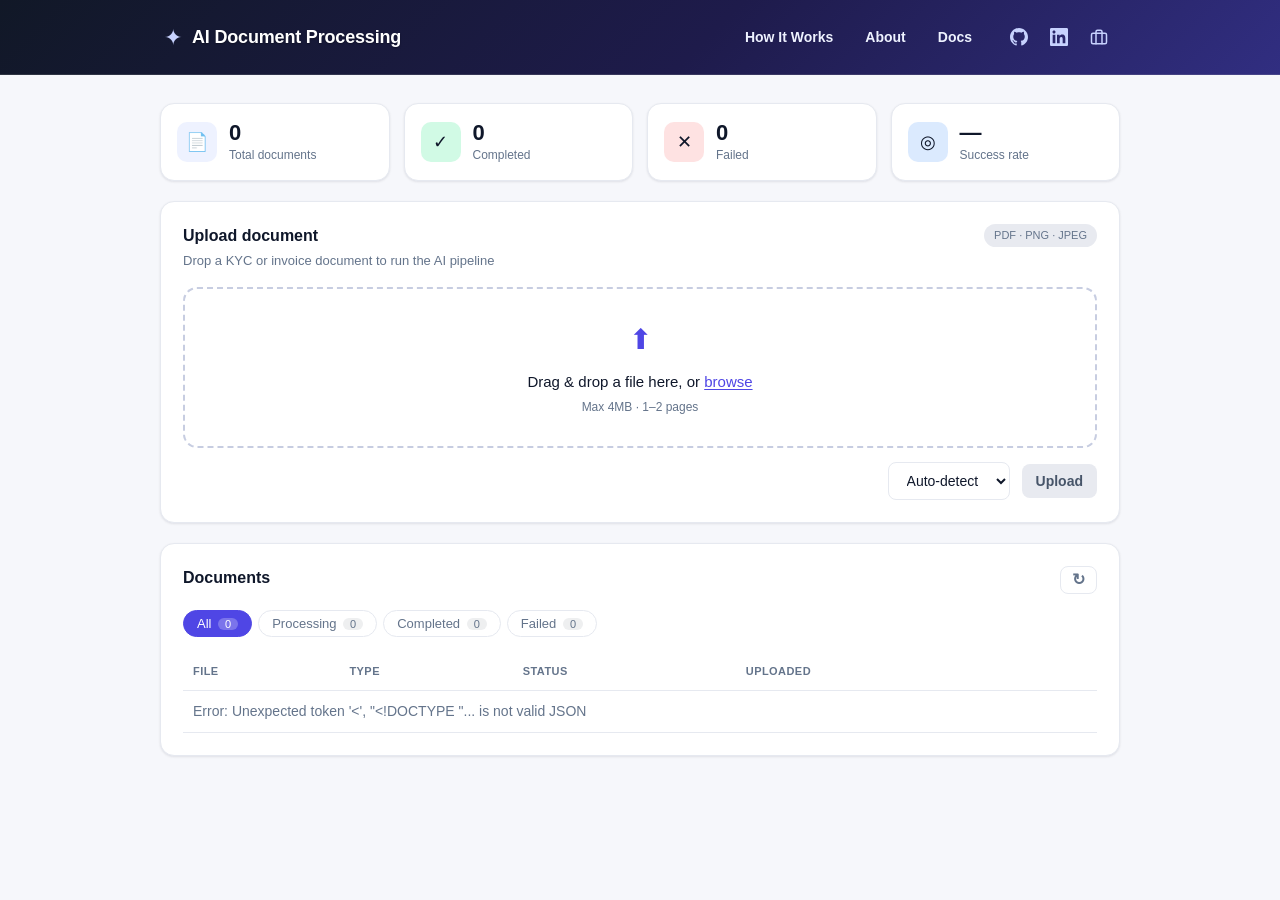
==== commit af05fe97: "Add GitHub, LinkedIn, portfolio icon links to header" ====
--- a/web/index.html
+++ b/web/index.html
@@ -13,11 +13,18 @@
         <span class="brand-mark">✦</span>
         <span class="brand-text">AI Document Processing</span>
       </a>
-      <nav class="nav">
-        <a href="how-it-works.html" class="nav-link">How It Works</a>
-        <a href="about.html" class="nav-link">About</a>
-        <a href="docs.html" class="nav-link">Docs</a>
-      </nav>
+      <div class="topbar-actions">
+        <nav class="nav">
+          <a href="how-it-works.html" class="nav-link">How It Works</a>
+          <a href="about.html" class="nav-link">About</a>
+          <a href="docs.html" class="nav-link">Docs</a>
+        </nav>
+        <div class="social">
+          <a href="https://github.com/scale600/azure-ai-doc" target="_blank" rel="noopener" aria-label="GitHub" title="GitHub"><svg viewBox="0 0 24 24" fill="currentColor" aria-hidden="true"><path d="M12 0C5.37 0 0 5.37 0 12c0 5.31 3.435 9.795 8.205 11.385.6.105.825-.255.825-.57 0-.285-.015-1.23-.015-2.235-3.015.555-3.795-.735-4.035-1.41-.135-.345-.72-1.41-1.23-1.695-.42-.225-1.02-.78-.015-.795.945-.015 1.62.87 1.845 1.23 1.08 1.815 2.805 1.305 3.495.99.105-.78.42-1.305.765-1.605-2.67-.3-5.46-1.335-5.46-5.925 0-1.305.465-2.385 1.23-3.225-.12-.3-.54-1.53.12-3.18 0 0 1.005-.315 3.3 1.23.96-.27 1.98-.405 3-.405s2.04.135 3 .405c2.295-1.56 3.3-1.23 3.3-1.23.66 1.65.24 2.88.12 3.18.765.84 1.23 1.905 1.23 3.225 0 4.605-2.805 5.625-5.475 5.925.435.375.81 1.095.81 2.22 0 1.605-.015 2.895-.015 3.3 0 .315.225.69.825.57C20.565 21.795 24 17.31 24 12c0-6.63-5.37-12-12-12z"/></svg></a>
+          <a href="https://www.linkedin.com/in/scale600/" target="_blank" rel="noopener" aria-label="LinkedIn" title="LinkedIn"><svg viewBox="0 0 24 24" fill="currentColor" aria-hidden="true"><path d="M20.447 20.452h-3.554v-5.569c0-1.328-.027-3.037-1.852-3.037-1.853 0-2.136 1.445-2.136 2.939v5.667H9.351V9h3.414v1.561h.046c.477-.9 1.637-1.85 3.37-1.85 3.601 0 4.267 2.37 4.267 5.455v6.286zM5.337 7.433c-1.144 0-2.063-.926-2.063-2.065 0-1.138.92-2.063 2.063-2.063 1.14 0 2.064.925 2.064 2.063 0 1.139-.925 2.065-2.064 2.065zm1.782 13.019H3.555V9h3.564v11.452zM22.225 0H1.771C.792 0 0 .774 0 1.729v20.542C0 23.227.792 24 1.771 24h20.451C23.2 24 24 23.227 24 22.271V1.729C24 .774 23.2 0 22.225 0z"/></svg></a>
+          <a href="https://p.techcloudup.com/" target="_blank" rel="noopener" aria-label="Portfolio" title="Portfolio"><svg viewBox="0 0 24 24" fill="none" stroke="currentColor" stroke-width="2" stroke-linecap="round" stroke-linejoin="round" aria-hidden="true"><rect x="2" y="7" width="20" height="14" rx="2" ry="2"/><path d="M16 21V5a2 2 0 0 0-2-2h-4a2 2 0 0 0-2 2v16"/></svg></a>
+        </div>
+      </div>
     </div>
   </header>
 
--- a/web/styles.css
+++ b/web/styles.css
@@ -658,6 +658,40 @@
   color: #fff;
 }
 
+.topbar-actions {
+  display: flex;
+  align-items: center;
+  gap: 16px;
+  flex-wrap: wrap;
+}
+
+.social {
+  display: flex;
+  align-items: center;
+  gap: 6px;
+}
+
+.social a {
+  color: #c7d2fe;
+  width: 34px;
+  height: 34px;
+  display: flex;
+  align-items: center;
+  justify-content: center;
+  border-radius: 8px;
+  transition: background 0.15s, color 0.15s;
+}
+
+.social a:hover {
+  background: rgba(255, 255, 255, 0.12);
+  color: #fff;
+}
+
+.social svg {
+  width: 18px;
+  height: 18px;
+}
+
 .brand {
   color: #fff;
   text-decoration: none;
